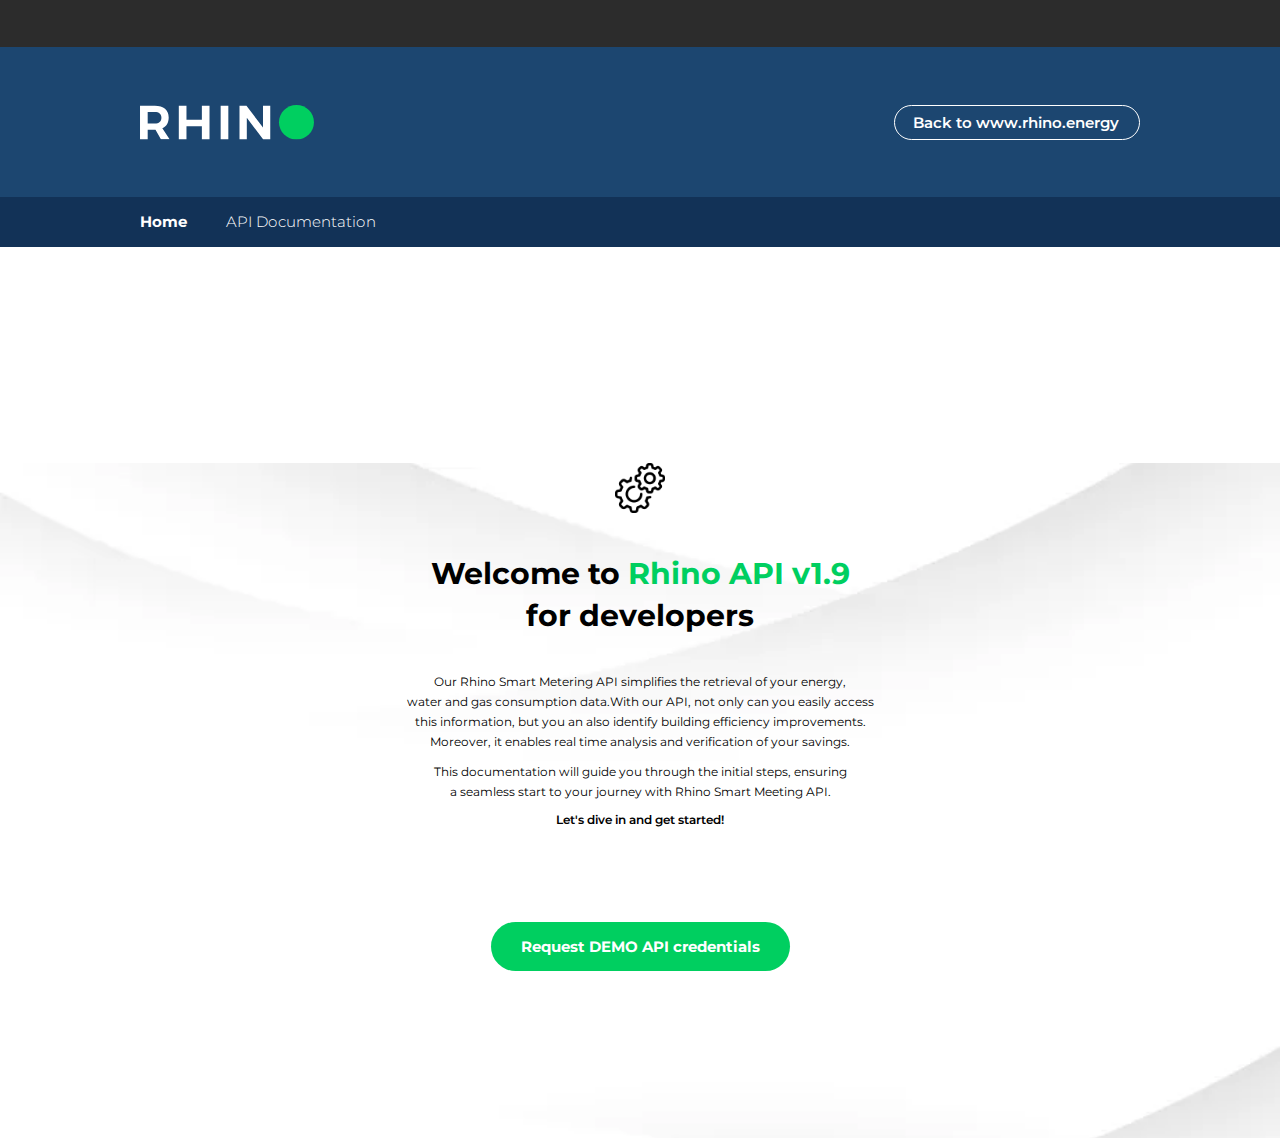
==== index.html @ e32a84da "first commit" ====
<!DOCTYPE html>
<html lang="en">
<head>
    <meta charset="UTF-8">
    <meta name="viewport" content="width=device-width, initial-scale=1.0">
    <title>Rhino Document</title>
    <link rel="stylesheet" href="./general.css">
    <link rel="stylesheet" href="./homepage-css/header.css">
    <link rel="stylesheet" href="./homepage-css/main.css">
</head>
<body>
    <header>
        <div class="header-container">
            <div class="sample">

            </div>
            <div class="header-info">
              
                <div class="header-info-content">
                    <div class="logo-img">
                        <img src="./images/logo.svg" alt="Rhino Logo"> 
                    </div>

                    <div class="website-link">
                      <a href="https://rhino.energy/">Back to www.rhino.energy</a>
                    </div>
                </div>
            </div>

            <div class="header-nav">
                <div class="header-nav-content">
                   <a href="#">Home</a>
                   <a href="#">API Documentation</a>

                </div>
            </div>
        </div>
    </header>

    <main>
        <div class="main-container">

        <div class="main-container-description">
            <div class="setting-icon">
                <img src="./images/settings.png" alt="">
            </div>

            <div class="welcome-message">Welcome to <span>Rhino API v1.9</span> for developers</div>

            <div class="welcome-paragraphs">
            <div class="welcome-paragraph">Our Rhino Smart Metering API simplifies the retrieval of your energy,
                <br>
                water and gas consumption data.With our API, not only can you easily access 
                <br>this information, but you an also identify building efficiency improvements.<br>Moreover, it enables real time analysis and verification 
                of your savings.
            </div>

            <div class="welcome-paragraph">
                This documentation will guide you through the initial steps, ensuring <br> a seamless start to your journey with Rhino
                Smart Meeting API.
            </div>
          </div>

          <div class="bold-welcome">Let's dive in and get started!</div>

          <a href="./login.html" class="request-link">Request DEMO API credentials</a>
        </div>
        </div>
    </main>
</body>
</html>
---- general.css ----
body{
    margin: 0;
    padding: 0;
}

body::-webkit-scrollbar{
    display: none;
}

*{
    box-sizing: border-box;
    margin: 0;
    padding: 0;
    text-decoration: none;
    color: black;
}

/*width="125" height="100" */

@font-face{
    font-family: font1;
    src: url('./fonts/font1.woff2');
}

@font-face{
    font-family: font2;
    src: url('./fonts/JTUSjIg1_i6t8kCHKm459Wlhyw.woff2');
}
---- homepage-css/header.css ----
body{
    padding: 0;
    margin: 0;
}

.sample{
    height: 47px;
    background-color: #fff;
    background-color: rgb(44,44,44);
}


.header-container .header-info{

    height: 150px;
    width: 100%;
    background-color: rgb(28,70,112);
}

.header-container .header-nav{
    height: 50px;
    background-color: rgb(18,50,87);
}

.header-info-content{
    max-width: 1000px;
    /* background-color: lightgreen; */
    height: 100%;
    margin: 0 auto;
    display: flex;
    align-items: center;
    justify-content: space-between;
}



.header-info-content .logo-img img{
    display: block;
    width: 173.5px;
    /* margin-bottom: 1px; */
    margin-top: 1px;
}

.header-info-content .website-link a{
   display: block;
   font-family: font1;
   font-weight: 600;
   border: 1px solid white;
   padding: 7px 18px;
   border-radius: 20px;
   font-size: 15px;
   text-align: center;
   /* margin-bottom: 3px; */
   padding-right: 20px;
   color: #fff;
}

.header-container .header-nav .header-nav-content{
    max-width: 1000px;
    margin: 0 auto;
    display: flex;
    align-items: center;
    height: 100%;
}

.header-container .header-nav .header-nav-content a{
    display: block;
    font-family: font1;
    font-weight: bold;
    font-size: 15px;
    padding-bottom: 1px;
    margin-right: 40px;
    color: #fff;
}

.header-container .header-nav .header-nav-content a:nth-child(2){
    font-weight: 300;
    letter-spacing: 0.1px;
    margin-left: -1px;
    font-family: font1;
}
---- homepage-css/main.css ----
.main-container{
    height: 75vh;
    background-image: url('../images/61432f618c6cd418c9b52ac449c1b84f-minimalist-white-background-with-curves.webp');
    background-repeat: no-repeat;
    background-size: cover;
}

.main-container-description{
    max-width: 470px;
    margin: 0px auto;
    height: 600px;
    /* background-color: purple; */
    margin-top: 24vh;
    display: flex;
    flex-direction: column;
    align-items: center;
}

.main-container-description .setting-icon{
    display: flex;
    justify-content: center;
}

.main-container-description .setting-icon img{
    display: block;
    height: 50px;
    width: 50px;
}

.main-container-description .welcome-message{
    text-align: center;
    font-family: font1;
    font-size: 30px;
    font-weight: 600;
    margin-top: 40px;
    width: 95%;
    line-height: 42px;
    color: black;
    font-weight: 700;
}

.main-container-description .welcome-message span{
    color: rgb(0,207,96);
    line-height: 40px;
    font-weight: bold;
    font-family: font1;
    padding-top: 10px;
}

.main-container-description .welcome-paragraph{
    font-size: 12px;
    font-family: font1;
    text-align: center;
    line-height: 20px;
}

.main-container-description .welcome-paragraphs{
    margin-top: 35px;
    
}

.main-container-description .welcome-paragraph:nth-child(2){
    margin-top: 10px;
}

.main-container-description .bold-welcome{
    font-size: 12px;
    font-family: font1;
    font-weight: 600;
    margin-top: 10px;
}

.main-container-description .request-link{
    display: block;
    font-family: font1;
    font-weight: bold;
    font-size: 14px;
    padding: 15px 30px;
    background-color: rgb(0,207,96);
    border-radius: 25px;
    margin-top: 95px;
    font-size: 15px;
    color: white;
}
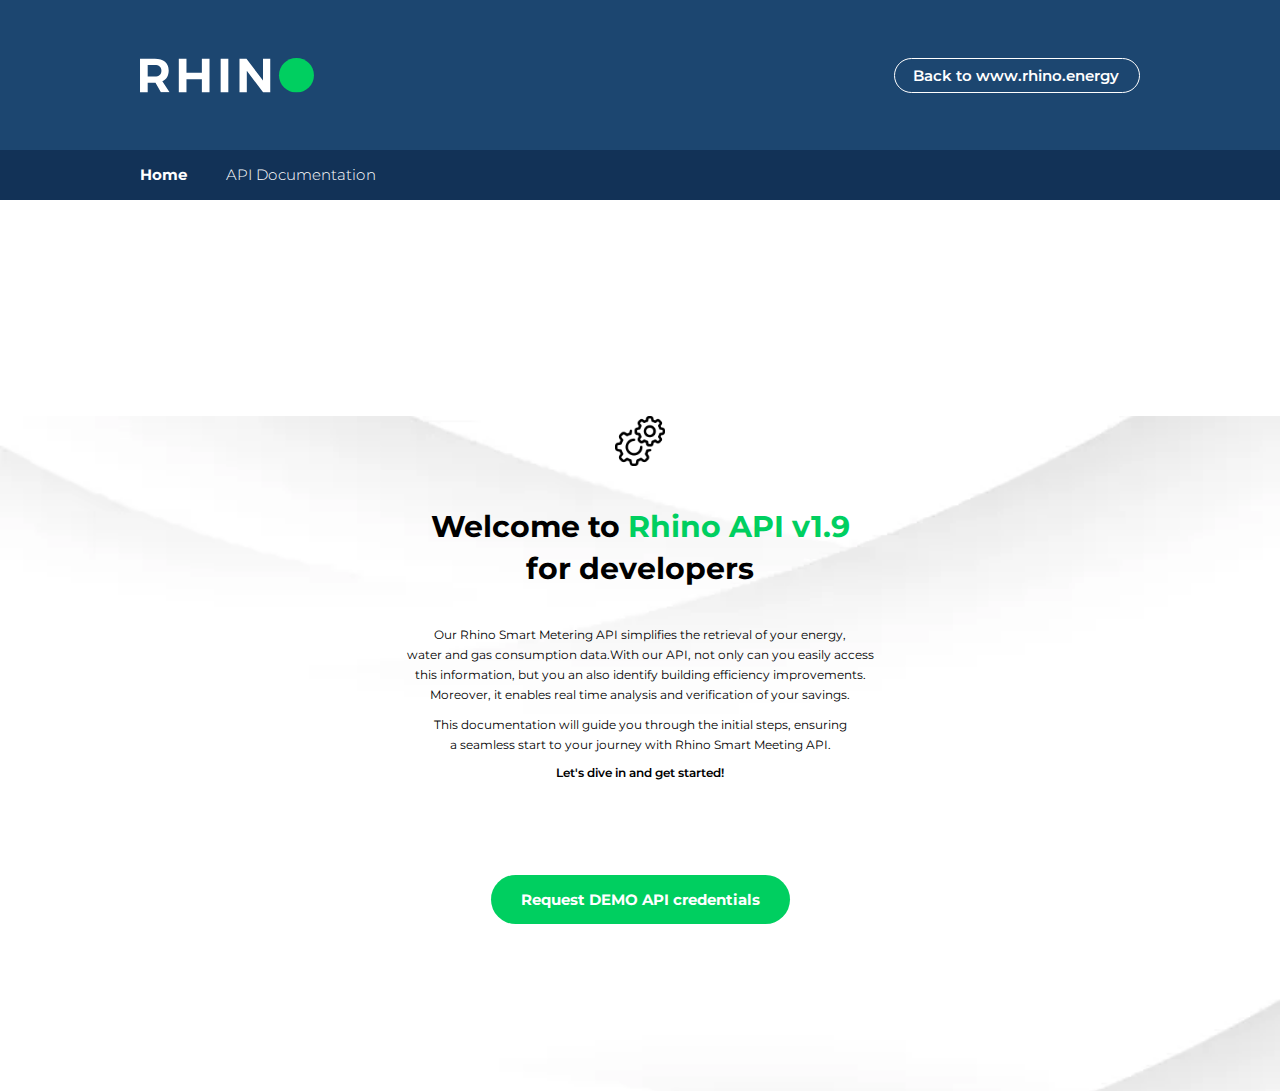
==== commit 67870407: "Updated index.html" ====
--- a/index.html
+++ b/index.html
@@ -11,9 +11,7 @@
 <body>
     <header>
         <div class="header-container">
-            <div class="sample">
-
-            </div>
+       
             <div class="header-info">
               
                 <div class="header-info-content">
@@ -68,4 +66,4 @@
         </div>
     </main>
 </body>
-</html>+</html>
